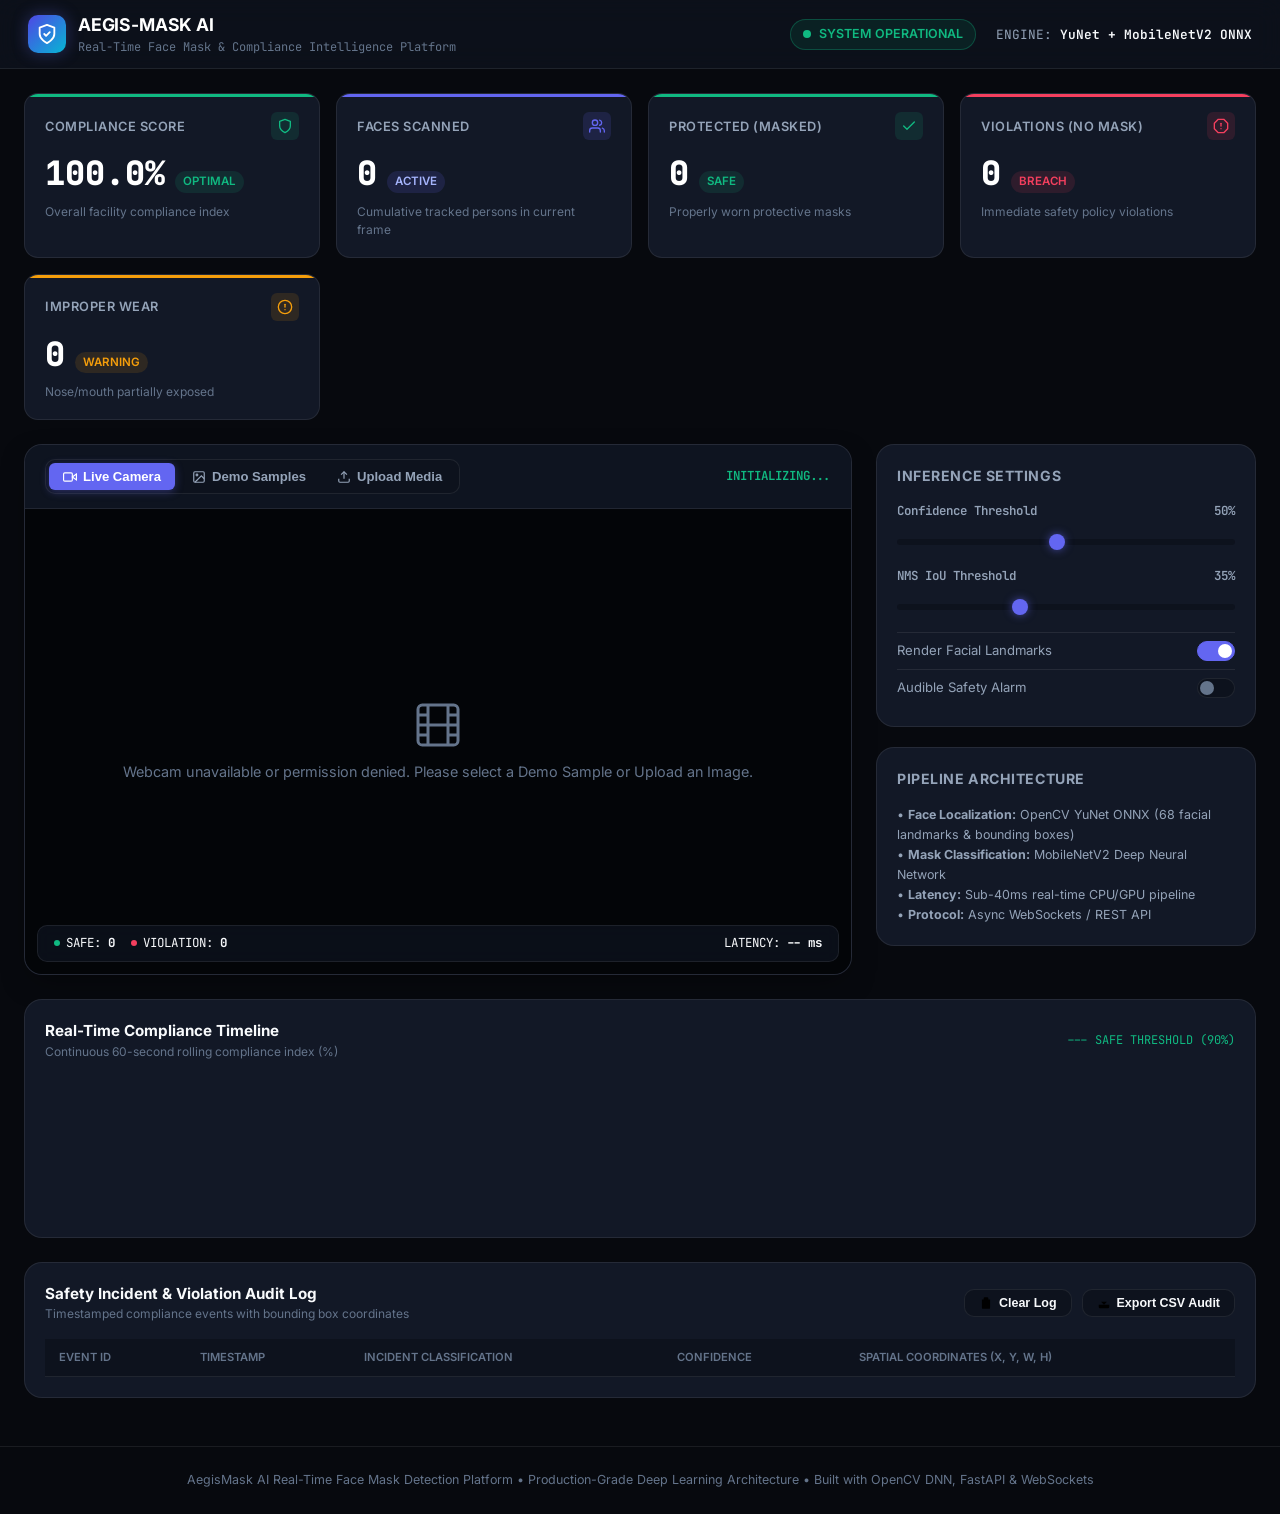
==== static/index.html @ 0343a6dd "feat: AegisMask AI - full web platform with FastAPI, WebSocket stream, dashboard UI, tests, Dockerfi" ====
<!DOCTYPE html>
<html lang="en">
<head>
  <meta charset="UTF-8">
  <meta name="viewport" content="width=device-width, initial-scale=1.0">
  <title>AegisMask AI - Real-Time Face Mask & Compliance Intelligence Platform</title>
  <link rel="stylesheet" href="/static/css/dashboard.css">
  <link rel="preconnect" href="https://fonts.googleapis.com">
  <link rel="preconnect" href="https://fonts.gstatic.com" crossorigin>
  <link href="https://fonts.googleapis.com/css2?family=Inter:wght@400;500;600;700;800&family=JetBrains+Mono:wght@400;500;600;700&display=swap" rel="stylesheet">
</head>
<body>

  <!-- Top Navigation Header -->
  <header class="navbar">
    <div class="nav-brand">
      <div class="brand-icon">
        <svg viewBox="0 0 24 24">
          <path d="M12 22s8-4 8-10V5l-8-3-8 3v7c0 6 8 10 8 10z"></path>
          <path d="M9 12l2 2 4-4"></path>
        </svg>
      </div>
      <div class="brand-info">
        <h1>AEGIS-MASK AI</h1>
        <p>Real-Time Face Mask & Compliance Intelligence Platform</p>
      </div>
    </div>

    <div class="nav-status">
      <div class="status-badge">
        <div class="pulse-dot"></div>
        <span>SYSTEM OPERATIONAL</span>
      </div>
      <div class="nav-telemetry">
        <div class="telemetry-item">ENGINE: <span id="active-model-name">YuNet + MobileNetV2 ONNX</span></div>
      </div>
    </div>
  </header>

  <main class="main-container">

    <!-- KPI Metrics Grid -->
    <section class="kpi-grid">
      <!-- Overall Compliance Score -->
      <div class="kpi-card kpi-safe">
        <div class="kpi-header">
          <span class="kpi-title">Compliance Score</span>
          <div class="kpi-icon">
            <svg viewBox="0 0 24 24"><path d="M12 22s8-4 8-10V5l-8-3-8 3v7c0 6 8 10 8 10z"></path></svg>
          </div>
        </div>
        <div class="kpi-value-row">
          <div class="kpi-value" id="kpi-compliance">100.0%</div>
          <span class="kpi-badge" id="kpi-compliance-badge">OPTIMAL</span>
        </div>
        <p class="kpi-subtext">Overall facility compliance index</p>
      </div>

      <!-- Total Faces Monitored -->
      <div class="kpi-card kpi-neutral">
        <div class="kpi-header">
          <span class="kpi-title">Faces Scanned</span>
          <div class="kpi-icon">
            <svg viewBox="0 0 24 24"><path d="M17 21v-2a4 4 0 0 0-4-4H5a4 4 0 0 0-4 4v2"></path><circle cx="9" cy="7" r="4"></circle><path d="M23 21v-2a4 4 0 0 0-3-3.87"></path><path d="M16 3.13a4 4 0 0 1 0 7.75"></path></svg>
          </div>
        </div>
        <div class="kpi-value-row">
          <div class="kpi-value" id="kpi-total">0</div>
          <span class="kpi-badge">ACTIVE</span>
        </div>
        <p class="kpi-subtext">Cumulative tracked persons in current frame</p>
      </div>

      <!-- Protected (With Mask) -->
      <div class="kpi-card kpi-safe">
        <div class="kpi-header">
          <span class="kpi-title">Protected (Masked)</span>
          <div class="kpi-icon">
            <svg viewBox="0 0 24 24"><polyline points="20 6 9 17 4 12"></polyline></svg>
          </div>
        </div>
        <div class="kpi-value-row">
          <div class="kpi-value" id="kpi-safe">0</div>
          <span class="kpi-badge">SAFE</span>
        </div>
        <p class="kpi-subtext">Properly worn protective masks</p>
      </div>

      <!-- Violations (Without Mask) -->
      <div class="kpi-card kpi-danger">
        <div class="kpi-header">
          <span class="kpi-title">Violations (No Mask)</span>
          <div class="kpi-icon">
            <svg viewBox="0 0 24 24"><polygon points="7.86 2 16.14 2 22 7.86 22 16.14 16.14 22 7.86 22 2 16.14 2 7.86 7.86 2"></polygon><line x1="12" y1="8" x2="12" y2="12"></line><line x1="12" y1="16" x2="12.01" y2="16"></line></svg>
          </div>
        </div>
        <div class="kpi-value-row">
          <div class="kpi-value" id="kpi-danger">0</div>
          <span class="kpi-badge">BREACH</span>
        </div>
        <p class="kpi-subtext">Immediate safety policy violations</p>
      </div>

      <!-- Improper Mask Position -->
      <div class="kpi-card kpi-warn">
        <div class="kpi-header">
          <span class="kpi-title">Improper Wear</span>
          <div class="kpi-icon">
            <svg viewBox="0 0 24 24"><circle cx="12" cy="12" r="10"></circle><line x1="12" y1="8" x2="12" y2="12"></line><line x1="12" y1="16" x2="12.01" y2="16"></line></svg>
          </div>
        </div>
        <div class="kpi-value-row">
          <div class="kpi-value" id="kpi-warn">0</div>
          <span class="kpi-badge">WARNING</span>
        </div>
        <p class="kpi-subtext">Nose/mouth partially exposed</p>
      </div>
    </section>

    <!-- Main Workspace Area -->
    <div class="workspace-grid">

      <!-- Left Column: Video Monitor & Visual Stream -->
      <div class="monitor-card">
        <div class="monitor-header">
          <div class="source-tabs">
            <button class="source-tab active" id="tab-webcam">
              <svg viewBox="0 0 24 24"><path d="M23 7l-7 5 7 5V7z"></path><rect x="1" y="5" width="15" height="14" rx="2" ry="2"></rect></svg>
              Live Camera
            </button>
            <button class="source-tab" id="tab-samples">
              <svg viewBox="0 0 24 24"><rect x="3" y="3" width="18" height="18" rx="2" ry="2"></rect><circle cx="8.5" cy="8.5" r="1.5"></circle><polyline points="21 15 16 10 5 21"></polyline></svg>
              Demo Samples
            </button>
            <button class="source-tab" id="tab-upload">
              <svg viewBox="0 0 24 24"><path d="M21 15v4a2 2 0 0 1-2 2H5a2 2 0 0 1-2-2v-4"></path><polyline points="17 8 12 3 7 8"></polyline><line x1="12" y1="3" x2="12" y2="15"></line></svg>
              Upload Media
            </button>
          </div>

          <div class="monitor-actions">
            <span id="hud-status" style="font-family: var(--font-mono); font-size: 0.78rem; font-weight: 600; color: var(--color-safe);">
              INITIALIZING...
            </span>
          </div>
        </div>

        <!-- Video Stage -->
        <div class="monitor-stage">
          <div class="alarm-flash" id="alarm-flash"></div>
          <img id="monitor-img" src="" alt="Detection Stream" style="display: none;">
          <div class="monitor-placeholder" id="monitor-placeholder">
            <svg viewBox="0 0 24 24"><rect x="2" y="2" width="20" height="20" rx="2.18" ry="2.18"></rect><line x1="7" y1="2" x2="7" y2="22"></line><line x1="17" y1="2" x2="17" y2="22"></line><line x1="2" y1="12" x2="22" y2="12"></line><line x1="2" y1="7" x2="7" y2="7"></line><line x1="2" y1="17" x2="7" y2="17"></line><line x1="17" y1="17" x2="22" y2="17"></line><line x1="17" y1="7" x2="22" y2="7"></line></svg>
            <p>Initializing video feed...</p>
          </div>

          <!-- Bottom Floating HUD -->
          <div class="hud-overlay">
            <div class="hud-group">
              <div class="hud-item">
                <span class="dot dot-safe"></span>
                <span>SAFE: <b id="hud-safe">0</b></span>
              </div>
              <div class="hud-item">
                <span class="dot dot-danger"></span>
                <span>VIOLATION: <b id="hud-danger">0</b></span>
              </div>
            </div>
            <div class="hud-group">
              <div class="hud-item">
                <span>LATENCY: <b id="hud-latency">-- ms</b></span>
              </div>
            </div>
          </div>
        </div>
      </div>

      <!-- Right Column: Control Panels & Pickers -->
      <aside class="side-panel">

        <!-- Pre-Packaged Demo Samples Panel -->
        <div class="panel-card" id="sample-panel" style="display: none;">
          <div class="panel-title">
            <span>Evaluation Samples</span>
          </div>
          <div class="sample-list" id="sample-list">
            <!-- Dynamically populated -->
          </div>
        </div>

        <!-- Drag & Drop Upload Panel -->
        <div class="panel-card" id="upload-panel" style="display: none;">
          <div class="panel-title">
            <span>File Inference</span>
          </div>
          <div class="dropzone" id="dropzone">
            <svg viewBox="0 0 24 24"><path d="M21 15v4a2 2 0 0 1-2 2H5a2 2 0 0 1-2-2v-4"></path><polyline points="17 8 12 3 7 8"></polyline><line x1="12" y1="3" x2="12" y2="15"></line></svg>
            <span><strong>Click to browse</strong> or drag & drop</span>
            <small>Supports JPG, PNG, WEBP, MP4</small>
            <input type="file" id="file-input" accept="image/*,video/*" style="display: none;">
          </div>
        </div>

        <!-- Real-Time AI Controls Panel -->
        <div class="panel-card" id="controls-panel">
          <div class="panel-title">
            <span>Inference Settings</span>
          </div>

          <!-- Confidence Threshold -->
          <div class="control-group">
            <div class="control-label">
              <span>Confidence Threshold</span>
              <span id="conf-value">50%</span>
            </div>
            <input type="range" class="slider-input" id="conf-slider" min="0.1" max="0.95" step="0.05" value="0.5">
          </div>

          <!-- NMS IoU Threshold -->
          <div class="control-group">
            <div class="control-label">
              <span>NMS IoU Threshold</span>
              <span id="nms-value">35%</span>
            </div>
            <input type="range" class="slider-input" id="nms-slider" min="0.1" max="0.8" step="0.05" value="0.35">
          </div>

          <!-- Facial Landmarks Toggle -->
          <div class="toggle-row">
            <span>Render Facial Landmarks</span>
            <label class="switch">
              <input type="checkbox" id="toggle-landmarks" checked>
              <span class="slider-toggle"></span>
            </label>
          </div>

          <!-- Audible Violation Alarm Toggle -->
          <div class="toggle-row">
            <span>Audible Safety Alarm</span>
            <label class="switch">
              <input type="checkbox" id="toggle-audio">
              <span class="slider-toggle"></span>
            </label>
          </div>
        </div>

        <!-- Architecture Summary Card -->
        <div class="panel-card">
          <div class="panel-title">
            <span>Pipeline Architecture</span>
          </div>
          <div style="font-size: 0.78rem; color: var(--text-secondary); line-height: 1.6;">
            <p>• <b>Face Localization:</b> OpenCV YuNet ONNX (68 facial landmarks & bounding boxes)</p>
            <p>• <b>Mask Classification:</b> MobileNetV2 Deep Neural Network</p>
            <p>• <b>Latency:</b> Sub-40ms real-time CPU/GPU pipeline</p>
            <p>• <b>Protocol:</b> Async WebSockets / REST API</p>
          </div>
        </div>
      </aside>
    </div>

    <!-- Rolling Compliance Timeline Chart -->
    <section class="chart-card">
      <div class="chart-header">
        <div>
          <h3 style="font-size: 0.95rem; font-weight: 700;">Real-Time Compliance Timeline</h3>
          <p style="font-size: 0.75rem; color: var(--text-muted);">Continuous 60-second rolling compliance index (%)</p>
        </div>
        <div style="font-family: var(--font-mono); font-size: 0.75rem; color: var(--color-safe);">
          --- SAFE THRESHOLD (90%)
        </div>
      </div>
      <canvas id="timeline-chart" class="chart-canvas"></canvas>
    </section>

    <!-- Incident Audit Log & Evidence Table -->
    <section class="table-card">
      <div class="table-header-row">
        <div>
          <h3 style="font-size: 0.95rem; font-weight: 700;">Safety Incident & Violation Audit Log</h3>
          <p style="font-size: 0.75rem; color: var(--text-muted);">Timestamped compliance events with bounding box coordinates</p>
        </div>
        <div style="display: flex; gap: 10px;">
          <button class="btn-secondary" id="btn-clear-log">
            <svg style="width: 14px; height: 14px;" viewBox="0 0 24 24"><polyline points="3 6 5 6 21 6"></polyline><path d="M19 6v14a2 2 0 0 1-2 2H7a2 2 0 0 1-2-2V6m3 0V4a2 2 0 0 1 2-2h4a2 2 0 0 1 2 2v2"></path></svg>
            Clear Log
          </button>
          <button class="btn-secondary" id="btn-export-log">
            <svg style="width: 14px; height: 14px;" viewBox="0 0 24 24"><path d="M21 15v4a2 2 0 0 1-2 2H5a2 2 0 0 1-2-2v-4"></path><polyline points="7 10 12 15 17 10"></polyline><line x1="12" y1="15" x2="12" y2="3"></line></svg>
            Export CSV Audit
          </button>
        </div>
      </div>

      <div class="table-wrapper">
        <table class="incident-table">
          <thead>
            <tr>
              <th>Event ID</th>
              <th>Timestamp</th>
              <th>Incident Classification</th>
              <th>Confidence</th>
              <th>Spatial Coordinates (x, y, w, h)</th>
            </tr>
          </thead>
          <tbody id="incident-tbody">
            <!-- Dynamically populated -->
          </tbody>
        </table>
      </div>
    </section>

  </main>

  <footer class="footer">
    AegisMask AI Real-Time Face Mask Detection Platform • Production-Grade Deep Learning Architecture • Built with OpenCV DNN, FastAPI & WebSockets
  </footer>

  <script src="/static/js/dashboard.js"></script>
</body>
</html>
---- static/css/dashboard.css ----
/* ==========================================================================
   AegisMask AI - Enterprise Compliance & Real-Time Monitoring Dashboard
   Design Philosophy: Mission-Critical Security Operations Center (SOC)
   Color System: Deep Slate Obsidian + Emerald Safe + Crimson Violation + Amber Warn
   ========================================================================== */

:root {
  --bg-primary: #07090e;
  --bg-secondary: #0d121d;
  --bg-card: #121826;
  --bg-card-hover: #172033;
  --border-subtle: rgba(255, 255, 255, 0.08);
  --border-focus: rgba(99, 102, 241, 0.5);

  --text-primary: #f8fafc;
  --text-secondary: #94a3b8;
  --text-muted: #64748b;

  --color-safe: #10b981;
  --color-safe-glow: rgba(16, 185, 129, 0.25);
  --color-safe-bg: rgba(16, 185, 129, 0.12);

  --color-danger: #f43f5e;
  --color-danger-glow: rgba(244, 63, 94, 0.25);
  --color-danger-bg: rgba(244, 63, 94, 0.12);

  --color-warn: #f59e0b;
  --color-warn-glow: rgba(245, 158, 11, 0.25);
  --color-warn-bg: rgba(245, 158, 11, 0.12);

  --color-accent: #6366f1;
  --color-accent-hover: #4f46e5;

  --radius-sm: 6px;
  --radius-md: 10px;
  --radius-lg: 14px;
  --radius-xl: 18px;

  --font-sans: -apple-system, BlinkMacSystemFont, "Inter", "Segoe UI", Roboto, Helvetica, Arial, sans-serif;
  --font-mono: "JetBrains Mono", "SF Mono", Consolas, Menlo, monospace;
}

*, *::before, *::after {
  box-sizing: border-box;
  margin: 0;
  padding: 0;
}

body {
  background-color: var(--bg-primary);
  color: var(--text-primary);
  font-family: var(--font-sans);
  line-height: 1.5;
  min-height: 100vh;
  -webkit-font-smoothing: antialiased;
  -moz-osx-font-smoothing: grayscale;
  overflow-x: hidden;
}

/* ----------------- Top Navigation Bar ----------------- */
.navbar {
  display: flex;
  align-items: center;
  justify-content: space-between;
  padding: 12px 28px;
  background-color: rgba(13, 18, 29, 0.85);
  backdrop-filter: blur(12px);
  border-bottom: 1px solid var(--border-subtle);
  position: sticky;
  top: 0;
  z-index: 100;
}

.nav-brand {
  display: flex;
  align-items: center;
  gap: 12px;
}

.brand-icon {
  width: 38px;
  height: 38px;
  background: linear-gradient(135deg, #4f46e5 0%, #06b6d4 100%);
  border-radius: var(--radius-md);
  display: flex;
  align-items: center;
  justify-content: center;
  box-shadow: 0 0 16px rgba(99, 102, 241, 0.35);
}

.brand-icon svg {
  width: 22px;
  height: 22px;
  fill: none;
  stroke: #ffffff;
  stroke-width: 2;
  stroke-linecap: round;
  stroke-linejoin: round;
}

.brand-info h1 {
  font-size: 1.1rem;
  font-weight: 700;
  letter-spacing: -0.01em;
  color: #ffffff;
}

.brand-info p {
  font-size: 0.75rem;
  color: var(--text-muted);
  font-family: var(--font-mono);
}

.nav-status {
  display: flex;
  align-items: center;
  gap: 20px;
}

.status-badge {
  display: flex;
  align-items: center;
  gap: 8px;
  padding: 5px 12px;
  background-color: rgba(16, 185, 129, 0.1);
  border: 1px solid rgba(16, 185, 129, 0.3);
  border-radius: 9999px;
  font-size: 0.78rem;
  font-weight: 600;
  color: var(--color-safe);
}

.pulse-dot {
  width: 8px;
  height: 8px;
  background-color: var(--color-safe);
  border-radius: 50%;
  box-shadow: 0 0 0 0 rgba(16, 185, 129, 0.7);
  animation: pulse 2s infinite;
}

@keyframes pulse {
  0% { box-shadow: 0 0 0 0 rgba(16, 185, 129, 0.7); }
  70% { box-shadow: 0 0 0 8px rgba(16, 185, 129, 0); }
  100% { box-shadow: 0 0 0 0 rgba(16, 185, 129, 0); }
}

.nav-telemetry {
  display: flex;
  align-items: center;
  gap: 16px;
  font-family: var(--font-mono);
  font-size: 0.8rem;
  color: var(--text-secondary);
}

.telemetry-item span {
  color: var(--text-primary);
  font-weight: 600;
}

/* ----------------- Layout Grid ----------------- */
.main-container {
  max-width: 1600px;
  margin: 0 auto;
  padding: 24px;
  display: flex;
  flex-direction: column;
  gap: 24px;
}

/* ----------------- KPI Cards Row ----------------- */
.kpi-grid {
  display: grid;
  grid-template-columns: repeat(auto-fit, minmax(240px, 1fr));
  gap: 16px;
}

.kpi-card {
  background-color: var(--bg-card);
  border: 1px solid var(--border-subtle);
  border-radius: var(--radius-lg);
  padding: 18px 20px;
  position: relative;
  overflow: hidden;
  transition: transform 0.2s ease, border-color 0.2s ease;
}

.kpi-card:hover {
  transform: translateY(-2px);
  border-color: rgba(255, 255, 255, 0.15);
}

.kpi-card::before {
  content: "";
  position: absolute;
  top: 0;
  left: 0;
  right: 0;
  height: 3px;
  background: transparent;
}

.kpi-card.kpi-safe::before { background: var(--color-safe); }
.kpi-card.kpi-danger::before { background: var(--color-danger); }
.kpi-card.kpi-warn::before { background: var(--color-warn); }
.kpi-card.kpi-neutral::before { background: var(--color-accent); }

.kpi-header {
  display: flex;
  align-items: center;
  justify-content: space-between;
  margin-bottom: 8px;
}

.kpi-title {
  font-size: 0.8rem;
  font-weight: 600;
  color: var(--text-secondary);
  text-transform: uppercase;
  letter-spacing: 0.04em;
}

.kpi-icon {
  width: 28px;
  height: 28px;
  border-radius: var(--radius-sm);
  display: flex;
  align-items: center;
  justify-content: center;
}

.kpi-safe .kpi-icon { background: var(--color-safe-bg); color: var(--color-safe); }
.kpi-danger .kpi-icon { background: var(--color-danger-bg); color: var(--color-danger); }
.kpi-warn .kpi-icon { background: var(--color-warn-bg); color: var(--color-warn); }
.kpi-neutral .kpi-icon { background: rgba(99, 102, 241, 0.15); color: var(--color-accent); }

.kpi-icon svg {
  width: 16px;
  height: 16px;
  stroke: currentColor;
  fill: none;
  stroke-width: 2;
  stroke-linecap: round;
  stroke-linejoin: round;
}

.kpi-value-row {
  display: flex;
  align-items: baseline;
  gap: 10px;
}

.kpi-value {
  font-size: 2.1rem;
  font-weight: 800;
  font-family: var(--font-mono);
  color: #ffffff;
}

.kpi-badge {
  font-size: 0.72rem;
  font-weight: 600;
  padding: 2px 8px;
  border-radius: 9999px;
  text-transform: uppercase;
}

.kpi-safe .kpi-badge { background: var(--color-safe-bg); color: var(--color-safe); }
.kpi-danger .kpi-badge { background: var(--color-danger-bg); color: var(--color-danger); }
.kpi-warn .kpi-badge { background: var(--color-warn-bg); color: var(--color-warn); }
.kpi-neutral .kpi-badge { background: rgba(99, 102, 241, 0.15); color: #a5b4fc; }

.kpi-subtext {
  font-size: 0.75rem;
  color: var(--text-muted);
  margin-top: 4px;
}

/* ----------------- Workspace Grid: Monitor & Side Controls ----------------- */
.workspace-grid {
  display: grid;
  grid-template-columns: 1fr 380px;
  gap: 24px;
  align-items: start;
}

@media (max-width: 1200px) {
  .workspace-grid {
    grid-template-columns: 1fr;
  }
}

/* ----------------- Video Monitor Viewport ----------------- */
.monitor-card {
  background-color: var(--bg-card);
  border: 1px solid var(--border-subtle);
  border-radius: var(--radius-xl);
  overflow: hidden;
  box-shadow: 0 10px 30px -10px rgba(0, 0, 0, 0.5);
}

.monitor-header {
  display: flex;
  align-items: center;
  justify-content: space-between;
  padding: 14px 20px;
  background-color: rgba(13, 18, 29, 0.6);
  border-bottom: 1px solid var(--border-subtle);
}

.source-tabs {
  display: flex;
  background-color: var(--bg-secondary);
  border: 1px solid var(--border-subtle);
  border-radius: var(--radius-md);
  padding: 3px;
  gap: 3px;
}

.source-tab {
  padding: 6px 14px;
  background: transparent;
  border: none;
  border-radius: var(--radius-sm);
  color: var(--text-secondary);
  font-size: 0.82rem;
  font-weight: 600;
  cursor: pointer;
  display: flex;
  align-items: center;
  gap: 6px;
  transition: all 0.2s ease;
}

.source-tab svg {
  width: 14px;
  height: 14px;
  stroke: currentColor;
  fill: none;
  stroke-width: 2;
}

.source-tab:hover {
  color: #ffffff;
}

.source-tab.active {
  background-color: var(--color-accent);
  color: #ffffff;
  box-shadow: 0 2px 8px rgba(99, 102, 241, 0.35);
}

.monitor-actions {
  display: flex;
  align-items: center;
  gap: 10px;
}

.btn-icon {
  background-color: var(--bg-secondary);
  border: 1px solid var(--border-subtle);
  color: var(--text-secondary);
  width: 34px;
  height: 34px;
  border-radius: var(--radius-md);
  display: flex;
  align-items: center;
  justify-content: center;
  cursor: pointer;
  transition: all 0.2s ease;
}

.btn-icon:hover {
  background-color: var(--bg-card-hover);
  color: #ffffff;
  border-color: rgba(255, 255, 255, 0.2);
}

.btn-icon.active {
  color: var(--color-safe);
  border-color: var(--color-safe);
}

.btn-icon svg {
  width: 16px;
  height: 16px;
  stroke: currentColor;
  fill: none;
  stroke-width: 2;
}

/* Video Stage Area */
.monitor-stage {
  position: relative;
  width: 100%;
  aspect-ratio: 16 / 9;
  background-color: #030508;
  display: flex;
  align-items: center;
  justify-content: center;
  overflow: hidden;
}

.monitor-stage img,
.monitor-stage video,
.monitor-stage canvas {
  width: 100%;
  height: 100%;
  object-fit: contain;
  display: block;
}

.monitor-placeholder {
  display: flex;
  flex-direction: column;
  align-items: center;
  justify-content: center;
  gap: 12px;
  color: var(--text-muted);
}

.monitor-placeholder svg {
  width: 48px;
  height: 48px;
  stroke: currentColor;
  fill: none;
  stroke-width: 1.5;
}

.monitor-placeholder p {
  font-size: 0.9rem;
}

/* Violation Alarm Overlay Flash */
.alarm-flash {
  position: absolute;
  inset: 0;
  border: 4px solid var(--color-danger);
  box-shadow: inset 0 0 30px rgba(244, 63, 94, 0.4);
  pointer-events: none;
  opacity: 0;
  transition: opacity 0.3s ease;
}

.alarm-flash.active {
  opacity: 1;
  animation: blinkBorder 0.8s infinite alternate;
}

@keyframes blinkBorder {
  0% { opacity: 0.3; }
  100% { opacity: 1; }
}

/* Floating Live HUD Bar */
.hud-overlay {
  position: absolute;
  bottom: 12px;
  left: 12px;
  right: 12px;
  background-color: rgba(13, 18, 29, 0.8);
  backdrop-filter: blur(8px);
  border: 1px solid var(--border-subtle);
  border-radius: var(--radius-md);
  padding: 8px 16px;
  display: flex;
  align-items: center;
  justify-content: space-between;
  font-family: var(--font-mono);
  font-size: 0.78rem;
}

.hud-group {
  display: flex;
  align-items: center;
  gap: 16px;
}

.hud-item {
  display: flex;
  align-items: center;
  gap: 6px;
}

.hud-item .dot {
  width: 6px;
  height: 6px;
  border-radius: 50%;
}

.dot-safe { background-color: var(--color-safe); }
.dot-danger { background-color: var(--color-danger); }
.dot-warn { background-color: var(--color-warn); }

/* ----------------- Side Panel ----------------- */
.side-panel {
  display: flex;
  flex-direction: column;
  gap: 20px;
}

.panel-card {
  background-color: var(--bg-card);
  border: 1px solid var(--border-subtle);
  border-radius: var(--radius-xl);
  padding: 20px;
}

.panel-title {
  font-size: 0.88rem;
  font-weight: 700;
  text-transform: uppercase;
  letter-spacing: 0.04em;
  color: var(--text-secondary);
  margin-bottom: 16px;
  display: flex;
  align-items: center;
  justify-content: space-between;
}

/* Sample Quick Picker */
.sample-list {
  display: flex;
  flex-direction: column;
  gap: 10px;
}

.sample-btn {
  display: flex;
  align-items: center;
  gap: 12px;
  padding: 10px 14px;
  background-color: var(--bg-secondary);
  border: 1px solid var(--border-subtle);
  border-radius: var(--radius-md);
  color: var(--text-primary);
  text-align: left;
  cursor: pointer;
  transition: all 0.2s ease;
}

.sample-btn:hover {
  background-color: var(--bg-card-hover);
  border-color: rgba(99, 102, 241, 0.4);
}

.sample-btn.active {
  border-color: var(--color-accent);
  background-color: rgba(99, 102, 241, 0.12);
}

.sample-badge {
  font-size: 0.68rem;
  font-weight: 700;
  padding: 3px 6px;
  border-radius: var(--radius-sm);
  text-transform: uppercase;
  flex-shrink: 0;
}

.sample-badge.mask { background: var(--color-safe-bg); color: var(--color-safe); }
.sample-badge.nomask { background: var(--color-danger-bg); color: var(--color-danger); }

.sample-details h4 {
  font-size: 0.82rem;
  font-weight: 600;
}

.sample-details p {
  font-size: 0.72rem;
  color: var(--text-muted);
}

/* File Upload Drop Zone */
.dropzone {
  border: 2px dashed rgba(255, 255, 255, 0.15);
  border-radius: var(--radius-lg);
  padding: 28px 16px;
  text-align: center;
  cursor: pointer;
  background-color: var(--bg-secondary);
  transition: all 0.2s ease;
  display: flex;
  flex-direction: column;
  align-items: center;
  gap: 8px;
}

.dropzone:hover, .dropzone.dragover {
  border-color: var(--color-accent);
  background-color: rgba(99, 102, 241, 0.08);
}

.dropzone svg {
  width: 32px;
  height: 32px;
  stroke: var(--text-secondary);
  fill: none;
  stroke-width: 1.5;
}

.dropzone span {
  font-size: 0.82rem;
  color: var(--text-secondary);
}

.dropzone strong {
  color: var(--color-accent);
}

.dropzone small {
  font-size: 0.7rem;
  color: var(--text-muted);
}

/* Controls & Sliders */
.control-group {
  margin-bottom: 16px;
}

.control-label {
  display: flex;
  justify-content: space-between;
  font-size: 0.78rem;
  font-weight: 600;
  color: var(--text-secondary);
  margin-bottom: 6px;
  font-family: var(--font-mono);
}

.slider-input {
  width: 100%;
  height: 6px;
  background: var(--bg-secondary);
  border-radius: 9999px;
  outline: none;
  appearance: none;
  -webkit-appearance: none;
  cursor: pointer;
}

.slider-input::-webkit-slider-thumb {
  -webkit-appearance: none;
  width: 16px;
  height: 16px;
  border-radius: 50%;
  background: var(--color-accent);
  box-shadow: 0 0 8px rgba(99, 102, 241, 0.6);
  cursor: pointer;
}

.toggle-row {
  display: flex;
  align-items: center;
  justify-content: space-between;
  padding: 8px 0;
  border-top: 1px solid var(--border-subtle);
  font-size: 0.82rem;
  color: var(--text-secondary);
}

.switch {
  position: relative;
  display: inline-block;
  width: 38px;
  height: 20px;
}

.switch input {
  opacity: 0;
  width: 0;
  height: 0;
}

.slider-toggle {
  position: absolute;
  cursor: pointer;
  inset: 0;
  background-color: var(--bg-secondary);
  border: 1px solid var(--border-subtle);
  border-radius: 9999px;
  transition: 0.3s;
}

.slider-toggle::before {
  position: absolute;
  content: "";
  height: 14px;
  width: 14px;
  left: 2px;
  bottom: 2px;
  background-color: var(--text-muted);
  border-radius: 50%;
  transition: 0.3s;
}

input:checked + .slider-toggle {
  background-color: var(--color-accent);
  border-color: var(--color-accent);
}

input:checked + .slider-toggle::before {
  transform: translateX(18px);
  background-color: #ffffff;
}

/* ----------------- Compliance Timeline Chart ----------------- */
.chart-card {
  background-color: var(--bg-card);
  border: 1px solid var(--border-subtle);
  border-radius: var(--radius-xl);
  padding: 20px;
}

.chart-header {
  display: flex;
  align-items: center;
  justify-content: space-between;
  margin-bottom: 16px;
}

.chart-canvas {
  width: 100%;
  height: 140px;
  display: block;
}

/* ----------------- Incident Audit Table ----------------- */
.table-card {
  background-color: var(--bg-card);
  border: 1px solid var(--border-subtle);
  border-radius: var(--radius-xl);
  padding: 20px;
  overflow: hidden;
}

.table-header-row {
  display: flex;
  align-items: center;
  justify-content: space-between;
  margin-bottom: 16px;
}

.btn-secondary {
  background-color: var(--bg-secondary);
  border: 1px solid var(--border-subtle);
  color: var(--text-primary);
  padding: 6px 14px;
  border-radius: var(--radius-md);
  font-size: 0.78rem;
  font-weight: 600;
  cursor: pointer;
  display: flex;
  align-items: center;
  gap: 6px;
  transition: all 0.2s ease;
}

.btn-secondary:hover {
  background-color: var(--bg-card-hover);
  border-color: rgba(255, 255, 255, 0.2);
}

.table-wrapper {
  max-height: 280px;
  overflow-y: auto;
}

table.incident-table {
  width: 100%;
  border-collapse: collapse;
  font-size: 0.8rem;
  text-align: left;
}

table.incident-table th {
  background-color: var(--bg-secondary);
  color: var(--text-muted);
  font-weight: 600;
  text-transform: uppercase;
  font-size: 0.7rem;
  padding: 10px 14px;
  border-bottom: 1px solid var(--border-subtle);
}

table.incident-table td {
  padding: 10px 14px;
  border-bottom: 1px solid var(--border-subtle);
  font-family: var(--font-mono);
  color: var(--text-secondary);
}

.badge-tag {
  display: inline-flex;
  align-items: center;
  gap: 4px;
  padding: 2px 8px;
  border-radius: 9999px;
  font-size: 0.72rem;
  font-weight: 600;
  text-transform: uppercase;
}

.badge-tag.violation { background: var(--color-danger-bg); color: var(--color-danger); }
.badge-tag.warning { background: var(--color-warn-bg); color: var(--color-warn); }
.badge-tag.safe { background: var(--color-safe-bg); color: var(--color-safe); }

/* ----------------- Footer ----------------- */
.footer {
  text-align: center;
  padding: 24px;
  color: var(--text-muted);
  font-size: 0.78rem;
  border-top: 1px solid var(--border-subtle);
  margin-top: 24px;
}

.footer a {
  color: var(--color-accent);
  text-decoration: none;
}
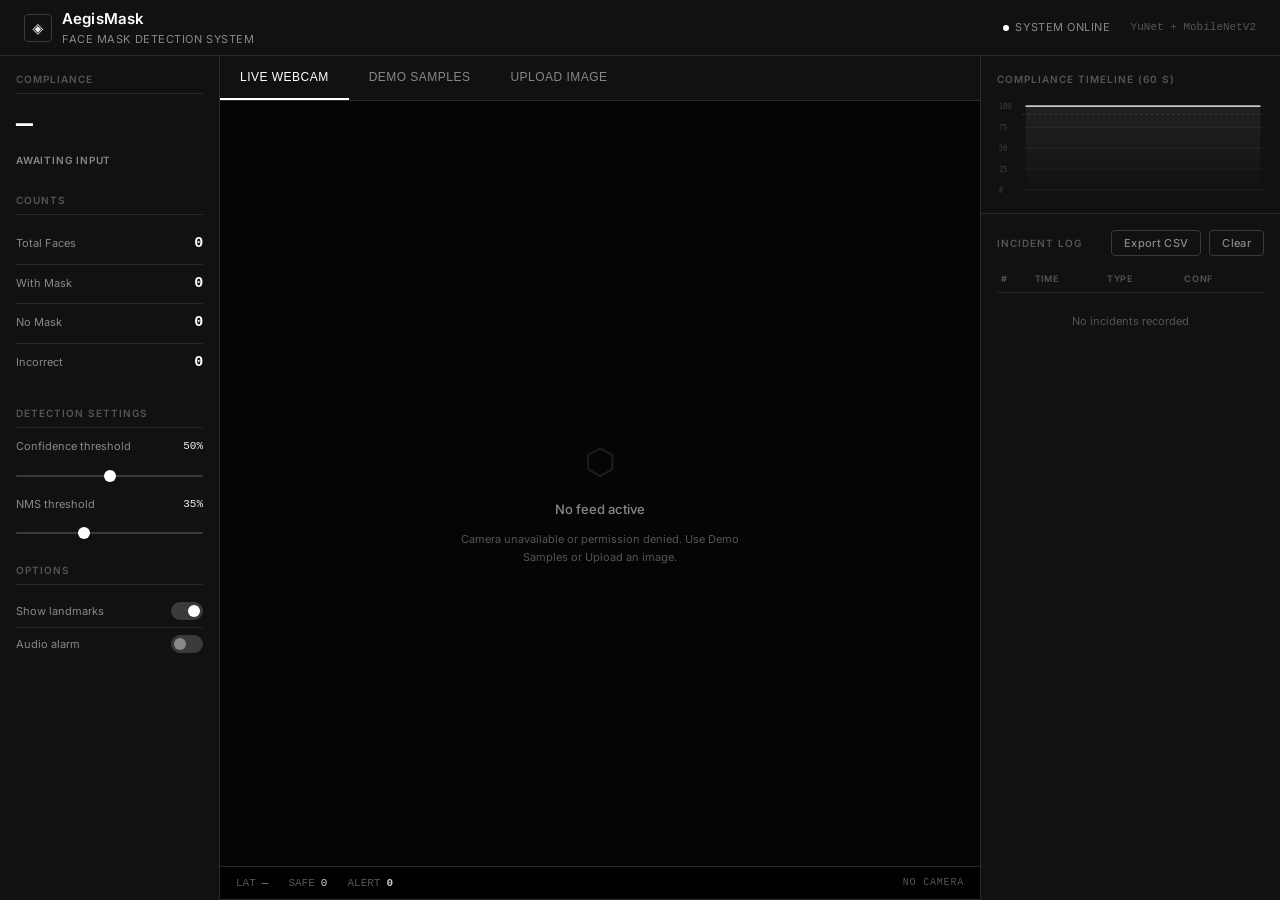
==== commit 7e32fd77: "fix: commit ONNX models, professional B&W UI redesign, graceful model-missing handling, wss fix" ====
--- a/static/index.html
+++ b/static/index.html
@@ -1,322 +1,200 @@
 <!DOCTYPE html>
 <html lang="en">
 <head>
-  <meta charset="UTF-8">
-  <meta name="viewport" content="width=device-width, initial-scale=1.0">
-  <title>AegisMask AI - Real-Time Face Mask & Compliance Intelligence Platform</title>
-  <link rel="stylesheet" href="/static/css/dashboard.css">
-  <link rel="preconnect" href="https://fonts.googleapis.com">
-  <link rel="preconnect" href="https://fonts.gstatic.com" crossorigin>
-  <link href="https://fonts.googleapis.com/css2?family=Inter:wght@400;500;600;700;800&family=JetBrains+Mono:wght@400;500;600;700&display=swap" rel="stylesheet">
+  <meta charset="UTF-8" />
+  <meta name="viewport" content="width=device-width, initial-scale=1.0" />
+  <title>AegisMask — Face Mask Detection</title>
+  <link rel="stylesheet" href="/static/css/dashboard.css" />
 </head>
 <body>
 
-  <!-- Top Navigation Header -->
-  <header class="navbar">
-    <div class="nav-brand">
-      <div class="brand-icon">
-        <svg viewBox="0 0 24 24">
-          <path d="M12 22s8-4 8-10V5l-8-3-8 3v7c0 6 8 10 8 10z"></path>
-          <path d="M9 12l2 2 4-4"></path>
-        </svg>
-      </div>
-      <div class="brand-info">
-        <h1>AEGIS-MASK AI</h1>
-        <p>Real-Time Face Mask & Compliance Intelligence Platform</p>
-      </div>
-    </div>
-
-    <div class="nav-status">
-      <div class="status-badge">
-        <div class="pulse-dot"></div>
-        <span>SYSTEM OPERATIONAL</span>
-      </div>
-      <div class="nav-telemetry">
-        <div class="telemetry-item">ENGINE: <span id="active-model-name">YuNet + MobileNetV2 ONNX</span></div>
-      </div>
+<div class="app-shell">
+
+  <!-- ======================================================== HEADER -->
+  <header class="header">
+    <div class="header-brand">
+      <div class="brand-icon">◈</div>
+      <div>
+        <h1>AegisMask</h1>
+        <div class="brand-sub">Face Mask Detection System</div>
+      </div>
+    </div>
+    <div class="header-meta">
+      <div class="status-pill">
+        <div class="status-dot"></div>
+        System Online
+      </div>
+      <div class="model-tag" id="active-model-name">YuNet + MobileNetV2</div>
     </div>
   </header>
 
-  <main class="main-container">
-
-    <!-- KPI Metrics Grid -->
-    <section class="kpi-grid">
-      <!-- Overall Compliance Score -->
-      <div class="kpi-card kpi-safe">
-        <div class="kpi-header">
-          <span class="kpi-title">Compliance Score</span>
-          <div class="kpi-icon">
-            <svg viewBox="0 0 24 24"><path d="M12 22s8-4 8-10V5l-8-3-8 3v7c0 6 8 10 8 10z"></path></svg>
-          </div>
-        </div>
-        <div class="kpi-value-row">
-          <div class="kpi-value" id="kpi-compliance">100.0%</div>
-          <span class="kpi-badge" id="kpi-compliance-badge">OPTIMAL</span>
-        </div>
-        <p class="kpi-subtext">Overall facility compliance index</p>
-      </div>
-
-      <!-- Total Faces Monitored -->
-      <div class="kpi-card kpi-neutral">
-        <div class="kpi-header">
-          <span class="kpi-title">Faces Scanned</span>
-          <div class="kpi-icon">
-            <svg viewBox="0 0 24 24"><path d="M17 21v-2a4 4 0 0 0-4-4H5a4 4 0 0 0-4 4v2"></path><circle cx="9" cy="7" r="4"></circle><path d="M23 21v-2a4 4 0 0 0-3-3.87"></path><path d="M16 3.13a4 4 0 0 1 0 7.75"></path></svg>
-          </div>
-        </div>
-        <div class="kpi-value-row">
-          <div class="kpi-value" id="kpi-total">0</div>
-          <span class="kpi-badge">ACTIVE</span>
-        </div>
-        <p class="kpi-subtext">Cumulative tracked persons in current frame</p>
-      </div>
-
-      <!-- Protected (With Mask) -->
-      <div class="kpi-card kpi-safe">
-        <div class="kpi-header">
-          <span class="kpi-title">Protected (Masked)</span>
-          <div class="kpi-icon">
-            <svg viewBox="0 0 24 24"><polyline points="20 6 9 17 4 12"></polyline></svg>
-          </div>
-        </div>
-        <div class="kpi-value-row">
-          <div class="kpi-value" id="kpi-safe">0</div>
-          <span class="kpi-badge">SAFE</span>
-        </div>
-        <p class="kpi-subtext">Properly worn protective masks</p>
-      </div>
-
-      <!-- Violations (Without Mask) -->
-      <div class="kpi-card kpi-danger">
-        <div class="kpi-header">
-          <span class="kpi-title">Violations (No Mask)</span>
-          <div class="kpi-icon">
-            <svg viewBox="0 0 24 24"><polygon points="7.86 2 16.14 2 22 7.86 22 16.14 16.14 22 7.86 22 2 16.14 2 7.86 7.86 2"></polygon><line x1="12" y1="8" x2="12" y2="12"></line><line x1="12" y1="16" x2="12.01" y2="16"></line></svg>
-          </div>
-        </div>
-        <div class="kpi-value-row">
-          <div class="kpi-value" id="kpi-danger">0</div>
-          <span class="kpi-badge">BREACH</span>
-        </div>
-        <p class="kpi-subtext">Immediate safety policy violations</p>
-      </div>
-
-      <!-- Improper Mask Position -->
-      <div class="kpi-card kpi-warn">
-        <div class="kpi-header">
-          <span class="kpi-title">Improper Wear</span>
-          <div class="kpi-icon">
-            <svg viewBox="0 0 24 24"><circle cx="12" cy="12" r="10"></circle><line x1="12" y1="8" x2="12" y2="12"></line><line x1="12" y1="16" x2="12.01" y2="16"></line></svg>
-          </div>
-        </div>
-        <div class="kpi-value-row">
-          <div class="kpi-value" id="kpi-warn">0</div>
-          <span class="kpi-badge">WARNING</span>
-        </div>
-        <p class="kpi-subtext">Nose/mouth partially exposed</p>
-      </div>
-    </section>
-
-    <!-- Main Workspace Area -->
-    <div class="workspace-grid">
-
-      <!-- Left Column: Video Monitor & Visual Stream -->
-      <div class="monitor-card">
-        <div class="monitor-header">
-          <div class="source-tabs">
-            <button class="source-tab active" id="tab-webcam">
-              <svg viewBox="0 0 24 24"><path d="M23 7l-7 5 7 5V7z"></path><rect x="1" y="5" width="15" height="14" rx="2" ry="2"></rect></svg>
-              Live Camera
-            </button>
-            <button class="source-tab" id="tab-samples">
-              <svg viewBox="0 0 24 24"><rect x="3" y="3" width="18" height="18" rx="2" ry="2"></rect><circle cx="8.5" cy="8.5" r="1.5"></circle><polyline points="21 15 16 10 5 21"></polyline></svg>
-              Demo Samples
-            </button>
-            <button class="source-tab" id="tab-upload">
-              <svg viewBox="0 0 24 24"><path d="M21 15v4a2 2 0 0 1-2 2H5a2 2 0 0 1-2-2v-4"></path><polyline points="17 8 12 3 7 8"></polyline><line x1="12" y1="3" x2="12" y2="15"></line></svg>
-              Upload Media
-            </button>
-          </div>
-
-          <div class="monitor-actions">
-            <span id="hud-status" style="font-family: var(--font-mono); font-size: 0.78rem; font-weight: 600; color: var(--color-safe);">
-              INITIALIZING...
-            </span>
-          </div>
-        </div>
-
-        <!-- Video Stage -->
-        <div class="monitor-stage">
-          <div class="alarm-flash" id="alarm-flash"></div>
-          <img id="monitor-img" src="" alt="Detection Stream" style="display: none;">
-          <div class="monitor-placeholder" id="monitor-placeholder">
-            <svg viewBox="0 0 24 24"><rect x="2" y="2" width="20" height="20" rx="2.18" ry="2.18"></rect><line x1="7" y1="2" x2="7" y2="22"></line><line x1="17" y1="2" x2="17" y2="22"></line><line x1="2" y1="12" x2="22" y2="12"></line><line x1="2" y1="7" x2="7" y2="7"></line><line x1="2" y1="17" x2="7" y2="17"></line><line x1="17" y1="17" x2="22" y2="17"></line><line x1="17" y1="7" x2="22" y2="7"></line></svg>
-            <p>Initializing video feed...</p>
-          </div>
-
-          <!-- Bottom Floating HUD -->
-          <div class="hud-overlay">
-            <div class="hud-group">
-              <div class="hud-item">
-                <span class="dot dot-safe"></span>
-                <span>SAFE: <b id="hud-safe">0</b></span>
-              </div>
-              <div class="hud-item">
-                <span class="dot dot-danger"></span>
-                <span>VIOLATION: <b id="hud-danger">0</b></span>
-              </div>
-            </div>
-            <div class="hud-group">
-              <div class="hud-item">
-                <span>LATENCY: <b id="hud-latency">-- ms</b></span>
-              </div>
-            </div>
-          </div>
-        </div>
-      </div>
-
-      <!-- Right Column: Control Panels & Pickers -->
-      <aside class="side-panel">
-
-        <!-- Pre-Packaged Demo Samples Panel -->
-        <div class="panel-card" id="sample-panel" style="display: none;">
-          <div class="panel-title">
-            <span>Evaluation Samples</span>
-          </div>
-          <div class="sample-list" id="sample-list">
-            <!-- Dynamically populated -->
-          </div>
-        </div>
-
-        <!-- Drag & Drop Upload Panel -->
-        <div class="panel-card" id="upload-panel" style="display: none;">
-          <div class="panel-title">
-            <span>File Inference</span>
-          </div>
-          <div class="dropzone" id="dropzone">
-            <svg viewBox="0 0 24 24"><path d="M21 15v4a2 2 0 0 1-2 2H5a2 2 0 0 1-2-2v-4"></path><polyline points="17 8 12 3 7 8"></polyline><line x1="12" y1="3" x2="12" y2="15"></line></svg>
-            <span><strong>Click to browse</strong> or drag & drop</span>
-            <small>Supports JPG, PNG, WEBP, MP4</small>
-            <input type="file" id="file-input" accept="image/*,video/*" style="display: none;">
-          </div>
-        </div>
-
-        <!-- Real-Time AI Controls Panel -->
-        <div class="panel-card" id="controls-panel">
-          <div class="panel-title">
-            <span>Inference Settings</span>
-          </div>
-
-          <!-- Confidence Threshold -->
-          <div class="control-group">
-            <div class="control-label">
-              <span>Confidence Threshold</span>
-              <span id="conf-value">50%</span>
-            </div>
-            <input type="range" class="slider-input" id="conf-slider" min="0.1" max="0.95" step="0.05" value="0.5">
-          </div>
-
-          <!-- NMS IoU Threshold -->
-          <div class="control-group">
-            <div class="control-label">
-              <span>NMS IoU Threshold</span>
-              <span id="nms-value">35%</span>
-            </div>
-            <input type="range" class="slider-input" id="nms-slider" min="0.1" max="0.8" step="0.05" value="0.35">
-          </div>
-
-          <!-- Facial Landmarks Toggle -->
-          <div class="toggle-row">
-            <span>Render Facial Landmarks</span>
-            <label class="switch">
-              <input type="checkbox" id="toggle-landmarks" checked>
-              <span class="slider-toggle"></span>
-            </label>
-          </div>
-
-          <!-- Audible Violation Alarm Toggle -->
-          <div class="toggle-row">
-            <span>Audible Safety Alarm</span>
-            <label class="switch">
-              <input type="checkbox" id="toggle-audio">
-              <span class="slider-toggle"></span>
-            </label>
-          </div>
-        </div>
-
-        <!-- Architecture Summary Card -->
-        <div class="panel-card">
-          <div class="panel-title">
-            <span>Pipeline Architecture</span>
-          </div>
-          <div style="font-size: 0.78rem; color: var(--text-secondary); line-height: 1.6;">
-            <p>• <b>Face Localization:</b> OpenCV YuNet ONNX (68 facial landmarks & bounding boxes)</p>
-            <p>• <b>Mask Classification:</b> MobileNetV2 Deep Neural Network</p>
-            <p>• <b>Latency:</b> Sub-40ms real-time CPU/GPU pipeline</p>
-            <p>• <b>Protocol:</b> Async WebSockets / REST API</p>
-          </div>
-        </div>
-      </aside>
-    </div>
-
-    <!-- Rolling Compliance Timeline Chart -->
-    <section class="chart-card">
-      <div class="chart-header">
-        <div>
-          <h3 style="font-size: 0.95rem; font-weight: 700;">Real-Time Compliance Timeline</h3>
-          <p style="font-size: 0.75rem; color: var(--text-muted);">Continuous 60-second rolling compliance index (%)</p>
-        </div>
-        <div style="font-family: var(--font-mono); font-size: 0.75rem; color: var(--color-safe);">
-          --- SAFE THRESHOLD (90%)
-        </div>
-      </div>
-      <canvas id="timeline-chart" class="chart-canvas"></canvas>
-    </section>
-
-    <!-- Incident Audit Log & Evidence Table -->
-    <section class="table-card">
-      <div class="table-header-row">
-        <div>
-          <h3 style="font-size: 0.95rem; font-weight: 700;">Safety Incident & Violation Audit Log</h3>
-          <p style="font-size: 0.75rem; color: var(--text-muted);">Timestamped compliance events with bounding box coordinates</p>
-        </div>
-        <div style="display: flex; gap: 10px;">
-          <button class="btn-secondary" id="btn-clear-log">
-            <svg style="width: 14px; height: 14px;" viewBox="0 0 24 24"><polyline points="3 6 5 6 21 6"></polyline><path d="M19 6v14a2 2 0 0 1-2 2H7a2 2 0 0 1-2-2V6m3 0V4a2 2 0 0 1 2-2h4a2 2 0 0 1 2 2v2"></path></svg>
-            Clear Log
-          </button>
-          <button class="btn-secondary" id="btn-export-log">
-            <svg style="width: 14px; height: 14px;" viewBox="0 0 24 24"><path d="M21 15v4a2 2 0 0 1-2 2H5a2 2 0 0 1-2-2v-4"></path><polyline points="7 10 12 15 17 10"></polyline><line x1="12" y1="15" x2="12" y2="3"></line></svg>
-            Export CSV Audit
-          </button>
-        </div>
-      </div>
-
-      <div class="table-wrapper">
-        <table class="incident-table">
+  <!-- ======================================================== SIDEBAR -->
+  <aside class="sidebar">
+
+    <div class="sidebar-section">
+      <div class="sidebar-label">Compliance</div>
+      <div>
+        <span class="compliance-pct" id="kpi-compliance">—</span>
+        <span class="compliance-status" id="kpi-compliance-badge">AWAITING INPUT</span>
+      </div>
+    </div>
+
+    <div class="sidebar-section">
+      <div class="sidebar-label">Counts</div>
+      <div class="kpi-row">
+        <span class="kpi-label">Total Faces</span>
+        <span class="kpi-value small" id="kpi-total">0</span>
+      </div>
+      <div class="kpi-row">
+        <span class="kpi-label">With Mask</span>
+        <span class="kpi-value small" id="kpi-safe">0</span>
+      </div>
+      <div class="kpi-row">
+        <span class="kpi-label">No Mask</span>
+        <span class="kpi-value small" id="kpi-danger">0</span>
+      </div>
+      <div class="kpi-row">
+        <span class="kpi-label">Incorrect</span>
+        <span class="kpi-value small" id="kpi-warn">0</span>
+      </div>
+    </div>
+
+    <div class="sidebar-section">
+      <div class="sidebar-label">Detection Settings</div>
+      <div class="control-group">
+        <div class="control-label">
+          Confidence threshold
+          <span id="conf-value">50%</span>
+        </div>
+        <input id="conf-slider" type="range" min="0.1" max="0.9" step="0.05" value="0.5" />
+      </div>
+      <div class="control-group">
+        <div class="control-label">
+          NMS threshold
+          <span id="nms-value">35%</span>
+        </div>
+        <input id="nms-slider" type="range" min="0.1" max="0.8" step="0.05" value="0.35" />
+      </div>
+    </div>
+
+    <div class="sidebar-section">
+      <div class="sidebar-label">Options</div>
+      <div class="toggle-row">
+        <span class="toggle-label">Show landmarks</span>
+        <label class="switch">
+          <input type="checkbox" id="toggle-landmarks" checked />
+          <span class="slider-track"></span>
+        </label>
+      </div>
+      <div class="toggle-row">
+        <span class="toggle-label">Audio alarm</span>
+        <label class="switch">
+          <input type="checkbox" id="toggle-audio" />
+          <span class="slider-track"></span>
+        </label>
+      </div>
+    </div>
+
+  </aside>
+
+  <!-- ======================================================== MAIN -->
+  <main class="main-panel">
+
+    <div class="mode-tabs">
+      <button class="mode-tab active" id="tab-webcam">Live Webcam</button>
+      <button class="mode-tab" id="tab-samples">Demo Samples</button>
+      <button class="mode-tab" id="tab-upload">Upload Image</button>
+    </div>
+
+    <div class="monitor-wrap">
+      <img id="monitor-img" alt="Detection output" />
+      <div id="monitor-placeholder">
+        <div class="placeholder-icon">⬡</div>
+        <h3>No feed active</h3>
+        <p>Allow camera access to begin live detection, or select a demo sample from the tab above.</p>
+      </div>
+      <div class="hud-bar">
+        <div class="hud-item">
+          <span class="hud-key">LAT</span>
+          <span class="hud-val" id="hud-latency">—</span>
+        </div>
+        <div class="hud-item">
+          <span class="hud-key">SAFE</span>
+          <span class="hud-val ok" id="hud-safe">0</span>
+        </div>
+        <div class="hud-item">
+          <span class="hud-key">ALERT</span>
+          <span class="hud-val alert" id="hud-danger">0</span>
+        </div>
+        <span id="hud-status">IDLE</span>
+      </div>
+    </div>
+
+    <!-- SAMPLE PANEL -->
+    <div class="bottom-panel">
+      <div id="sample-panel">
+        <div class="sample-grid" id="sample-list">
+          <div style="color:var(--text-dim); font-size:12px; padding:8px 0;">Loading samples…</div>
+        </div>
+      </div>
+
+      <!-- UPLOAD PANEL -->
+      <div id="upload-panel">
+        <div class="dropzone" id="dropzone">
+          <div class="dropzone-icon">↑</div>
+          <h4>Drop an image here</h4>
+          <p>JPEG / PNG / WebP · click or drag to upload</p>
+        </div>
+        <input type="file" id="file-input" accept="image/*" class="visually-hidden" />
+      </div>
+    </div>
+
+  </main>
+
+  <!-- ======================================================== ASIDE -->
+  <aside class="aside-panel">
+
+    <div class="aside-section">
+      <div class="section-title">Compliance Timeline (60 s)</div>
+      <canvas id="timeline-chart" height="110"></canvas>
+    </div>
+
+    <div class="audit-wrap">
+      <div class="audit-header">
+        <div class="section-title" style="margin-bottom:0">Incident Log</div>
+        <div class="audit-actions">
+          <button class="btn" id="btn-export-log">Export CSV</button>
+          <button class="btn" id="btn-clear-log">Clear</button>
+        </div>
+      </div>
+      <div class="audit-table-wrap">
+        <table class="audit-table">
           <thead>
             <tr>
-              <th>Event ID</th>
-              <th>Timestamp</th>
-              <th>Incident Classification</th>
-              <th>Confidence</th>
-              <th>Spatial Coordinates (x, y, w, h)</th>
+              <th>#</th>
+              <th>Time</th>
+              <th>Type</th>
+              <th>Conf</th>
             </tr>
           </thead>
           <tbody id="incident-tbody">
-            <!-- Dynamically populated -->
+            <tr>
+              <td colspan="4" style="text-align:center;padding:20px 0;color:var(--text-dim)">
+                No incidents recorded
+              </td>
+            </tr>
           </tbody>
         </table>
       </div>
-    </section>
-
-  </main>
-
-  <footer class="footer">
-    AegisMask AI Real-Time Face Mask Detection Platform • Production-Grade Deep Learning Architecture • Built with OpenCV DNN, FastAPI & WebSockets
-  </footer>
-
-  <script src="/static/js/dashboard.js"></script>
+    </div>
+
+  </aside>
+
+</div><!-- .app-shell -->
+
+<!-- Alarm border flash -->
+<div id="alarm-flash"></div>
+
+<script src="/static/js/dashboard.js"></script>
 </body>
 </html>
-
--- a/static/css/dashboard.css
+++ b/static/css/dashboard.css
@@ -1,823 +1,618 @@
-/* ==========================================================================
-   AegisMask AI - Enterprise Compliance & Real-Time Monitoring Dashboard
-   Design Philosophy: Mission-Critical Security Operations Center (SOC)
-   Color System: Deep Slate Obsidian + Emerald Safe + Crimson Violation + Amber Warn
-   ========================================================================== */
+/* =============================================================
+   AegisMask AI — Professional Dashboard
+   Palette: Black / White / Gray only. No color gimmicks.
+   Font: Inter (system-ui fallback)
+   ============================================================= */
+
+@import url('https://fonts.googleapis.com/css2?family=Inter:wght@300;400;500;600;700&display=swap');
 
 :root {
-  --bg-primary: #07090e;
-  --bg-secondary: #0d121d;
-  --bg-card: #121826;
-  --bg-card-hover: #172033;
-  --border-subtle: rgba(255, 255, 255, 0.08);
-  --border-focus: rgba(99, 102, 241, 0.5);
-
-  --text-primary: #f8fafc;
-  --text-secondary: #94a3b8;
-  --text-muted: #64748b;
-
-  --color-safe: #10b981;
-  --color-safe-glow: rgba(16, 185, 129, 0.25);
-  --color-safe-bg: rgba(16, 185, 129, 0.12);
-
-  --color-danger: #f43f5e;
-  --color-danger-glow: rgba(244, 63, 94, 0.25);
-  --color-danger-bg: rgba(244, 63, 94, 0.12);
-
-  --color-warn: #f59e0b;
-  --color-warn-glow: rgba(245, 158, 11, 0.25);
-  --color-warn-bg: rgba(245, 158, 11, 0.12);
-
-  --color-accent: #6366f1;
-  --color-accent-hover: #4f46e5;
-
-  --radius-sm: 6px;
-  --radius-md: 10px;
-  --radius-lg: 14px;
-  --radius-xl: 18px;
-
-  --font-sans: -apple-system, BlinkMacSystemFont, "Inter", "Segoe UI", Roboto, Helvetica, Arial, sans-serif;
-  --font-mono: "JetBrains Mono", "SF Mono", Consolas, Menlo, monospace;
-}
-
-*, *::before, *::after {
-  box-sizing: border-box;
-  margin: 0;
-  padding: 0;
-}
-
-body {
-  background-color: var(--bg-primary);
-  color: var(--text-primary);
-  font-family: var(--font-sans);
+  --bg:         #0a0a0a;
+  --surface:    #111111;
+  --surface-2:  #1a1a1a;
+  --border:     #2a2a2a;
+  --border-2:   #3a3a3a;
+  --text:       #f0f0f0;
+  --text-muted: #888888;
+  --text-dim:   #555555;
+  --white:      #ffffff;
+  --accent:     #ffffff;
+  --radius:     4px;
+  --mono: 'JetBrains Mono', 'Fira Mono', 'Courier New', monospace;
+}
+
+*, *::before, *::after { box-sizing: border-box; margin: 0; padding: 0; }
+
+html, body {
+  height: 100%;
+  background: var(--bg);
+  color: var(--text);
+  font-family: 'Inter', system-ui, -apple-system, sans-serif;
+  font-size: 14px;
   line-height: 1.5;
-  min-height: 100vh;
   -webkit-font-smoothing: antialiased;
-  -moz-osx-font-smoothing: grayscale;
-  overflow-x: hidden;
-}
-
-/* ----------------- Top Navigation Bar ----------------- */
-.navbar {
+}
+
+/* ---- Scrollbar ---- */
+::-webkit-scrollbar { width: 6px; }
+::-webkit-scrollbar-track { background: var(--bg); }
+::-webkit-scrollbar-thumb { background: var(--border-2); border-radius: 3px; }
+
+/* ============================================================= LAYOUT */
+
+.app-shell {
+  display: grid;
+  grid-template-rows: 56px 1fr;
+  grid-template-columns: 220px 1fr 300px;
+  grid-template-areas:
+    "header header header"
+    "sidebar main aside";
+  height: 100vh;
+  overflow: hidden;
+}
+
+/* ============================================================= HEADER */
+
+.header {
+  grid-area: header;
   display: flex;
   align-items: center;
   justify-content: space-between;
-  padding: 12px 28px;
-  background-color: rgba(13, 18, 29, 0.85);
-  backdrop-filter: blur(12px);
-  border-bottom: 1px solid var(--border-subtle);
-  position: sticky;
-  top: 0;
-  z-index: 100;
-}
-
-.nav-brand {
-  display: flex;
-  align-items: center;
-  gap: 12px;
-}
-
-.brand-icon {
-  width: 38px;
-  height: 38px;
-  background: linear-gradient(135deg, #4f46e5 0%, #06b6d4 100%);
-  border-radius: var(--radius-md);
-  display: flex;
-  align-items: center;
-  justify-content: center;
-  box-shadow: 0 0 16px rgba(99, 102, 241, 0.35);
-}
-
-.brand-icon svg {
-  width: 22px;
-  height: 22px;
-  fill: none;
-  stroke: #ffffff;
-  stroke-width: 2;
-  stroke-linecap: round;
-  stroke-linejoin: round;
-}
-
-.brand-info h1 {
-  font-size: 1.1rem;
-  font-weight: 700;
-  letter-spacing: -0.01em;
-  color: #ffffff;
-}
-
-.brand-info p {
-  font-size: 0.75rem;
-  color: var(--text-muted);
-  font-family: var(--font-mono);
-}
-
-.nav-status {
-  display: flex;
-  align-items: center;
-  gap: 20px;
-}
-
-.status-badge {
-  display: flex;
-  align-items: center;
-  gap: 8px;
-  padding: 5px 12px;
-  background-color: rgba(16, 185, 129, 0.1);
-  border: 1px solid rgba(16, 185, 129, 0.3);
-  border-radius: 9999px;
-  font-size: 0.78rem;
-  font-weight: 600;
-  color: var(--color-safe);
-}
-
-.pulse-dot {
-  width: 8px;
-  height: 8px;
-  background-color: var(--color-safe);
-  border-radius: 50%;
-  box-shadow: 0 0 0 0 rgba(16, 185, 129, 0.7);
-  animation: pulse 2s infinite;
-}
-
-@keyframes pulse {
-  0% { box-shadow: 0 0 0 0 rgba(16, 185, 129, 0.7); }
-  70% { box-shadow: 0 0 0 8px rgba(16, 185, 129, 0); }
-  100% { box-shadow: 0 0 0 0 rgba(16, 185, 129, 0); }
-}
-
-.nav-telemetry {
-  display: flex;
-  align-items: center;
-  gap: 16px;
-  font-family: var(--font-mono);
-  font-size: 0.8rem;
-  color: var(--text-secondary);
-}
-
-.telemetry-item span {
-  color: var(--text-primary);
-  font-weight: 600;
-}
-
-/* ----------------- Layout Grid ----------------- */
-.main-container {
-  max-width: 1600px;
-  margin: 0 auto;
-  padding: 24px;
-  display: flex;
-  flex-direction: column;
-  gap: 24px;
-}
-
-/* ----------------- KPI Cards Row ----------------- */
-.kpi-grid {
-  display: grid;
-  grid-template-columns: repeat(auto-fit, minmax(240px, 1fr));
-  gap: 16px;
-}
-
-.kpi-card {
-  background-color: var(--bg-card);
-  border: 1px solid var(--border-subtle);
-  border-radius: var(--radius-lg);
-  padding: 18px 20px;
-  position: relative;
-  overflow: hidden;
-  transition: transform 0.2s ease, border-color 0.2s ease;
-}
-
-.kpi-card:hover {
-  transform: translateY(-2px);
-  border-color: rgba(255, 255, 255, 0.15);
-}
-
-.kpi-card::before {
-  content: "";
-  position: absolute;
-  top: 0;
-  left: 0;
-  right: 0;
-  height: 3px;
-  background: transparent;
-}
-
-.kpi-card.kpi-safe::before { background: var(--color-safe); }
-.kpi-card.kpi-danger::before { background: var(--color-danger); }
-.kpi-card.kpi-warn::before { background: var(--color-warn); }
-.kpi-card.kpi-neutral::before { background: var(--color-accent); }
-
-.kpi-header {
-  display: flex;
-  align-items: center;
-  justify-content: space-between;
-  margin-bottom: 8px;
-}
-
-.kpi-title {
-  font-size: 0.8rem;
-  font-weight: 600;
-  color: var(--text-secondary);
-  text-transform: uppercase;
-  letter-spacing: 0.04em;
-}
-
-.kpi-icon {
+  padding: 0 24px;
+  border-bottom: 1px solid var(--border);
+  background: var(--surface);
+}
+
+.header-brand {
+  display: flex;
+  align-items: center;
+  gap: 10px;
+}
+
+.header-brand .brand-icon {
   width: 28px;
   height: 28px;
-  border-radius: var(--radius-sm);
+  border: 1.5px solid var(--border-2);
+  border-radius: var(--radius);
   display: flex;
   align-items: center;
   justify-content: center;
-}
-
-.kpi-safe .kpi-icon { background: var(--color-safe-bg); color: var(--color-safe); }
-.kpi-danger .kpi-icon { background: var(--color-danger-bg); color: var(--color-danger); }
-.kpi-warn .kpi-icon { background: var(--color-warn-bg); color: var(--color-warn); }
-.kpi-neutral .kpi-icon { background: rgba(99, 102, 241, 0.15); color: var(--color-accent); }
-
-.kpi-icon svg {
-  width: 16px;
-  height: 16px;
-  stroke: currentColor;
-  fill: none;
-  stroke-width: 2;
-  stroke-linecap: round;
-  stroke-linejoin: round;
-}
-
-.kpi-value-row {
-  display: flex;
-  align-items: baseline;
-  gap: 10px;
-}
-
-.kpi-value {
-  font-size: 2.1rem;
-  font-weight: 800;
-  font-family: var(--font-mono);
-  color: #ffffff;
-}
-
-.kpi-badge {
-  font-size: 0.72rem;
+  font-size: 14px;
+}
+
+.header-brand h1 {
+  font-size: 15px;
   font-weight: 600;
-  padding: 2px 8px;
-  border-radius: 9999px;
-  text-transform: uppercase;
-}
-
-.kpi-safe .kpi-badge { background: var(--color-safe-bg); color: var(--color-safe); }
-.kpi-danger .kpi-badge { background: var(--color-danger-bg); color: var(--color-danger); }
-.kpi-warn .kpi-badge { background: var(--color-warn-bg); color: var(--color-warn); }
-.kpi-neutral .kpi-badge { background: rgba(99, 102, 241, 0.15); color: #a5b4fc; }
-
-.kpi-subtext {
-  font-size: 0.75rem;
-  color: var(--text-muted);
-  margin-top: 4px;
-}
-
-/* ----------------- Workspace Grid: Monitor & Side Controls ----------------- */
-.workspace-grid {
-  display: grid;
-  grid-template-columns: 1fr 380px;
-  gap: 24px;
-  align-items: start;
-}
-
-@media (max-width: 1200px) {
-  .workspace-grid {
-    grid-template-columns: 1fr;
-  }
-}
-
-/* ----------------- Video Monitor Viewport ----------------- */
-.monitor-card {
-  background-color: var(--bg-card);
-  border: 1px solid var(--border-subtle);
-  border-radius: var(--radius-xl);
-  overflow: hidden;
-  box-shadow: 0 10px 30px -10px rgba(0, 0, 0, 0.5);
-}
-
-.monitor-header {
-  display: flex;
-  align-items: center;
-  justify-content: space-between;
-  padding: 14px 20px;
-  background-color: rgba(13, 18, 29, 0.6);
-  border-bottom: 1px solid var(--border-subtle);
-}
-
-.source-tabs {
-  display: flex;
-  background-color: var(--bg-secondary);
-  border: 1px solid var(--border-subtle);
-  border-radius: var(--radius-md);
-  padding: 3px;
-  gap: 3px;
-}
-
-.source-tab {
-  padding: 6px 14px;
-  background: transparent;
-  border: none;
-  border-radius: var(--radius-sm);
-  color: var(--text-secondary);
-  font-size: 0.82rem;
-  font-weight: 600;
-  cursor: pointer;
+  letter-spacing: 0.01em;
+  color: var(--white);
+}
+
+.header-brand .brand-sub {
+  font-size: 11px;
+  color: var(--text-muted);
+  font-weight: 400;
+  letter-spacing: 0.05em;
+  text-transform: uppercase;
+}
+
+.header-meta {
+  display: flex;
+  align-items: center;
+  gap: 20px;
+}
+
+.status-pill {
   display: flex;
   align-items: center;
   gap: 6px;
-  transition: all 0.2s ease;
-}
-
-.source-tab svg {
-  width: 14px;
-  height: 14px;
-  stroke: currentColor;
-  fill: none;
-  stroke-width: 2;
-}
-
-.source-tab:hover {
-  color: #ffffff;
-}
-
-.source-tab.active {
-  background-color: var(--color-accent);
-  color: #ffffff;
-  box-shadow: 0 2px 8px rgba(99, 102, 241, 0.35);
-}
-
-.monitor-actions {
-  display: flex;
-  align-items: center;
-  gap: 10px;
-}
-
-.btn-icon {
-  background-color: var(--bg-secondary);
-  border: 1px solid var(--border-subtle);
-  color: var(--text-secondary);
-  width: 34px;
-  height: 34px;
-  border-radius: var(--radius-md);
-  display: flex;
-  align-items: center;
-  justify-content: center;
-  cursor: pointer;
-  transition: all 0.2s ease;
-}
-
-.btn-icon:hover {
-  background-color: var(--bg-card-hover);
-  color: #ffffff;
-  border-color: rgba(255, 255, 255, 0.2);
-}
-
-.btn-icon.active {
-  color: var(--color-safe);
-  border-color: var(--color-safe);
-}
-
-.btn-icon svg {
-  width: 16px;
-  height: 16px;
-  stroke: currentColor;
-  fill: none;
-  stroke-width: 2;
-}
-
-/* Video Stage Area */
-.monitor-stage {
-  position: relative;
-  width: 100%;
-  aspect-ratio: 16 / 9;
-  background-color: #030508;
-  display: flex;
-  align-items: center;
-  justify-content: center;
-  overflow: hidden;
-}
-
-.monitor-stage img,
-.monitor-stage video,
-.monitor-stage canvas {
-  width: 100%;
-  height: 100%;
-  object-fit: contain;
-  display: block;
-}
-
-.monitor-placeholder {
-  display: flex;
-  flex-direction: column;
-  align-items: center;
-  justify-content: center;
-  gap: 12px;
-  color: var(--text-muted);
-}
-
-.monitor-placeholder svg {
-  width: 48px;
-  height: 48px;
-  stroke: currentColor;
-  fill: none;
-  stroke-width: 1.5;
-}
-
-.monitor-placeholder p {
-  font-size: 0.9rem;
-}
-
-/* Violation Alarm Overlay Flash */
-.alarm-flash {
-  position: absolute;
-  inset: 0;
-  border: 4px solid var(--color-danger);
-  box-shadow: inset 0 0 30px rgba(244, 63, 94, 0.4);
-  pointer-events: none;
-  opacity: 0;
-  transition: opacity 0.3s ease;
-}
-
-.alarm-flash.active {
-  opacity: 1;
-  animation: blinkBorder 0.8s infinite alternate;
-}
-
-@keyframes blinkBorder {
-  0% { opacity: 0.3; }
-  100% { opacity: 1; }
-}
-
-/* Floating Live HUD Bar */
-.hud-overlay {
-  position: absolute;
-  bottom: 12px;
-  left: 12px;
-  right: 12px;
-  background-color: rgba(13, 18, 29, 0.8);
-  backdrop-filter: blur(8px);
-  border: 1px solid var(--border-subtle);
-  border-radius: var(--radius-md);
-  padding: 8px 16px;
-  display: flex;
-  align-items: center;
-  justify-content: space-between;
-  font-family: var(--font-mono);
-  font-size: 0.78rem;
-}
-
-.hud-group {
-  display: flex;
-  align-items: center;
-  gap: 16px;
-}
-
-.hud-item {
-  display: flex;
-  align-items: center;
-  gap: 6px;
-}
-
-.hud-item .dot {
+  font-size: 11px;
+  color: var(--text-muted);
+  letter-spacing: 0.05em;
+  text-transform: uppercase;
+}
+
+.status-dot {
   width: 6px;
   height: 6px;
   border-radius: 50%;
-}
-
-.dot-safe { background-color: var(--color-safe); }
-.dot-danger { background-color: var(--color-danger); }
-.dot-warn { background-color: var(--color-warn); }
-
-/* ----------------- Side Panel ----------------- */
-.side-panel {
+  background: var(--white);
+  animation: pulse-dot 2s infinite;
+}
+
+@keyframes pulse-dot {
+  0%, 100% { opacity: 1; }
+  50%       { opacity: 0.3; }
+}
+
+.model-tag {
+  font-size: 11px;
+  color: var(--text-dim);
+  font-family: var(--mono);
+}
+
+/* ============================================================= SIDEBAR */
+
+.sidebar {
+  grid-area: sidebar;
+  background: var(--surface);
+  border-right: 1px solid var(--border);
+  overflow-y: auto;
+  padding: 16px 0;
+}
+
+.sidebar-section {
+  padding: 0 16px;
+  margin-bottom: 24px;
+}
+
+.sidebar-label {
+  font-size: 10px;
+  font-weight: 600;
+  letter-spacing: 0.1em;
+  text-transform: uppercase;
+  color: var(--text-dim);
+  margin-bottom: 10px;
+  padding-bottom: 6px;
+  border-bottom: 1px solid var(--border);
+}
+
+/* KPI rows */
+.kpi-row {
+  display: flex;
+  justify-content: space-between;
+  align-items: baseline;
+  padding: 8px 0;
+  border-bottom: 1px solid var(--border);
+}
+.kpi-row:last-child { border-bottom: none; }
+
+.kpi-label {
+  font-size: 11px;
+  color: var(--text-muted);
+  font-weight: 400;
+}
+
+.kpi-value {
+  font-size: 20px;
+  font-weight: 700;
+  color: var(--white);
+  font-family: var(--mono);
+  letter-spacing: -0.02em;
+}
+
+.kpi-value.small {
+  font-size: 15px;
+}
+
+.compliance-pct {
+  font-size: 28px;
+  font-weight: 700;
+  color: var(--white);
+  font-family: var(--mono);
+  display: block;
+  margin: 4px 0 2px;
+  letter-spacing: -0.03em;
+}
+
+.compliance-status {
+  font-size: 10px;
+  font-weight: 600;
+  letter-spacing: 0.08em;
+  text-transform: uppercase;
+  color: var(--text-muted);
+}
+
+/* Controls */
+.control-group {
+  margin-bottom: 14px;
+}
+
+.control-label {
+  display: flex;
+  justify-content: space-between;
+  font-size: 11px;
+  color: var(--text-muted);
+  margin-bottom: 6px;
+}
+
+.control-label span {
+  color: var(--text);
+  font-family: var(--mono);
+}
+
+input[type="range"] {
+  width: 100%;
+  height: 2px;
+  appearance: none;
+  background: var(--border-2);
+  border-radius: 1px;
+  outline: none;
+  cursor: pointer;
+}
+
+input[type="range"]::-webkit-slider-thumb {
+  appearance: none;
+  width: 12px;
+  height: 12px;
+  border-radius: 50%;
+  background: var(--white);
+  border: none;
+  cursor: pointer;
+}
+
+/* Toggle switch */
+.toggle-row {
+  display: flex;
+  justify-content: space-between;
+  align-items: center;
+  padding: 7px 0;
+  border-bottom: 1px solid var(--border);
+}
+.toggle-row:last-child { border-bottom: none; }
+
+.toggle-label {
+  font-size: 11px;
+  color: var(--text-muted);
+}
+
+.switch {
+  position: relative;
+  width: 32px;
+  height: 18px;
+  flex-shrink: 0;
+}
+
+.switch input { opacity: 0; width: 0; height: 0; }
+
+.slider-track {
+  position: absolute;
+  inset: 0;
+  background: var(--border-2);
+  border-radius: 9px;
+  cursor: pointer;
+  transition: background 0.2s;
+}
+
+.slider-track::before {
+  content: '';
+  position: absolute;
+  width: 12px;
+  height: 12px;
+  left: 3px;
+  top: 3px;
+  background: var(--text-muted);
+  border-radius: 50%;
+  transition: transform 0.2s, background 0.2s;
+}
+
+.switch input:checked + .slider-track { background: var(--border-2); }
+.switch input:checked + .slider-track::before {
+  transform: translateX(14px);
+  background: var(--white);
+}
+
+/* ============================================================= MAIN PANEL */
+
+.main-panel {
+  grid-area: main;
   display: flex;
   flex-direction: column;
+  overflow: hidden;
+  background: var(--bg);
+}
+
+/* Mode tabs */
+.mode-tabs {
+  display: flex;
+  border-bottom: 1px solid var(--border);
+  background: var(--surface);
+  flex-shrink: 0;
+}
+
+.mode-tab {
+  padding: 14px 20px;
+  font-size: 12px;
+  font-weight: 500;
+  letter-spacing: 0.04em;
+  text-transform: uppercase;
+  color: var(--text-muted);
+  background: none;
+  border: none;
+  border-bottom: 2px solid transparent;
+  cursor: pointer;
+  transition: color 0.15s;
+}
+
+.mode-tab:hover { color: var(--text); }
+.mode-tab.active {
+  color: var(--white);
+  border-bottom-color: var(--white);
+}
+
+/* Monitor */
+.monitor-wrap {
+  flex: 1;
+  display: flex;
+  align-items: center;
+  justify-content: center;
+  overflow: hidden;
+  background: #050505;
+  position: relative;
+  min-height: 0;
+}
+
+#monitor-img {
+  max-width: 100%;
+  max-height: 100%;
+  object-fit: contain;
+  display: none;
+}
+
+#monitor-placeholder {
+  display: flex;
+  flex-direction: column;
+  align-items: center;
+  gap: 12px;
+  color: var(--text-dim);
+  text-align: center;
+  padding: 32px;
+}
+
+.placeholder-icon {
+  font-size: 36px;
+  opacity: 0.3;
+}
+
+#monitor-placeholder h3 {
+  font-size: 13px;
+  font-weight: 500;
+  color: var(--text-muted);
+}
+
+#monitor-placeholder p {
+  font-size: 11px;
+  color: var(--text-dim);
+  max-width: 280px;
+  line-height: 1.6;
+}
+
+/* HUD overlay bar at bottom of monitor */
+.hud-bar {
+  position: absolute;
+  bottom: 0;
+  left: 0;
+  right: 0;
+  display: flex;
   gap: 20px;
-}
-
-.panel-card {
-  background-color: var(--bg-card);
-  border: 1px solid var(--border-subtle);
-  border-radius: var(--radius-xl);
-  padding: 20px;
-}
-
-.panel-title {
-  font-size: 0.88rem;
+  padding: 8px 16px;
+  background: rgba(0,0,0,0.75);
+  border-top: 1px solid var(--border);
+  font-family: var(--mono);
+  font-size: 11px;
+  color: var(--text-dim);
+}
+
+.hud-item { display: flex; gap: 6px; }
+.hud-key { color: var(--text-dim); }
+.hud-val { color: var(--text-muted); }
+.hud-val.ok { color: #ccc; }
+.hud-val.alert { color: #ccc; font-weight: 600; }
+
+#hud-status {
+  margin-left: auto;
+  font-size: 10px;
+  letter-spacing: 0.08em;
+  text-transform: uppercase;
+}
+
+/* Panel below monitor */
+.bottom-panel {
+  flex-shrink: 0;
+  border-top: 1px solid var(--border);
+  background: var(--surface);
+}
+
+/* Sample list */
+#sample-panel, #upload-panel {
+  display: none;
+  padding: 16px;
+}
+
+.sample-grid {
+  display: grid;
+  grid-template-columns: repeat(auto-fill, minmax(180px, 1fr));
+  gap: 10px;
+}
+
+.sample-btn {
+  background: var(--surface-2);
+  border: 1px solid var(--border);
+  border-radius: var(--radius);
+  padding: 12px;
+  cursor: pointer;
+  text-align: left;
+  transition: border-color 0.15s;
+  color: var(--text);
+}
+
+.sample-btn:hover { border-color: var(--border-2); }
+.sample-btn.active { border-color: var(--white); }
+
+.sample-tag {
+  display: inline-block;
+  font-size: 9px;
   font-weight: 700;
-  text-transform: uppercase;
-  letter-spacing: 0.04em;
-  color: var(--text-secondary);
-  margin-bottom: 16px;
-  display: flex;
-  align-items: center;
-  justify-content: space-between;
-}
-
-/* Sample Quick Picker */
-.sample-list {
-  display: flex;
-  flex-direction: column;
-  gap: 10px;
-}
-
-.sample-btn {
-  display: flex;
-  align-items: center;
-  gap: 12px;
-  padding: 10px 14px;
-  background-color: var(--bg-secondary);
-  border: 1px solid var(--border-subtle);
-  border-radius: var(--radius-md);
-  color: var(--text-primary);
-  text-align: left;
-  cursor: pointer;
-  transition: all 0.2s ease;
-}
-
-.sample-btn:hover {
-  background-color: var(--bg-card-hover);
-  border-color: rgba(99, 102, 241, 0.4);
-}
-
-.sample-btn.active {
-  border-color: var(--color-accent);
-  background-color: rgba(99, 102, 241, 0.12);
-}
-
-.sample-badge {
-  font-size: 0.68rem;
-  font-weight: 700;
-  padding: 3px 6px;
-  border-radius: var(--radius-sm);
-  text-transform: uppercase;
-  flex-shrink: 0;
-}
-
-.sample-badge.mask { background: var(--color-safe-bg); color: var(--color-safe); }
-.sample-badge.nomask { background: var(--color-danger-bg); color: var(--color-danger); }
-
-.sample-details h4 {
-  font-size: 0.82rem;
-  font-weight: 600;
-}
-
-.sample-details p {
-  font-size: 0.72rem;
-  color: var(--text-muted);
-}
-
-/* File Upload Drop Zone */
+  letter-spacing: 0.08em;
+  text-transform: uppercase;
+  padding: 2px 6px;
+  border-radius: 2px;
+  margin-bottom: 8px;
+  border: 1px solid var(--border-2);
+  color: var(--text-muted);
+}
+
+.sample-btn.active .sample-tag { border-color: var(--white); color: var(--white); }
+
+.sample-btn h4 {
+  font-size: 12px;
+  font-weight: 500;
+  color: var(--text);
+  margin-bottom: 2px;
+}
+
+.sample-btn p {
+  font-size: 10px;
+  color: var(--text-dim);
+  line-height: 1.4;
+}
+
+/* Upload dropzone */
 .dropzone {
-  border: 2px dashed rgba(255, 255, 255, 0.15);
-  border-radius: var(--radius-lg);
-  padding: 28px 16px;
+  border: 1px dashed var(--border-2);
+  border-radius: var(--radius);
+  padding: 32px;
   text-align: center;
   cursor: pointer;
-  background-color: var(--bg-secondary);
-  transition: all 0.2s ease;
+  transition: border-color 0.15s;
+}
+
+.dropzone:hover, .dropzone.dragover {
+  border-color: var(--white);
+}
+
+.dropzone-icon { font-size: 24px; opacity: 0.4; margin-bottom: 8px; }
+.dropzone h4 { font-size: 12px; font-weight: 500; color: var(--text-muted); margin-bottom: 4px; }
+.dropzone p  { font-size: 11px; color: var(--text-dim); }
+
+/* ============================================================= ASIDE PANEL */
+
+.aside-panel {
+  grid-area: aside;
+  background: var(--surface);
+  border-left: 1px solid var(--border);
   display: flex;
   flex-direction: column;
-  align-items: center;
-  gap: 8px;
-}
-
-.dropzone:hover, .dropzone.dragover {
-  border-color: var(--color-accent);
-  background-color: rgba(99, 102, 241, 0.08);
-}
-
-.dropzone svg {
-  width: 32px;
-  height: 32px;
-  stroke: var(--text-secondary);
-  fill: none;
-  stroke-width: 1.5;
-}
-
-.dropzone span {
-  font-size: 0.82rem;
-  color: var(--text-secondary);
-}
-
-.dropzone strong {
-  color: var(--color-accent);
-}
-
-.dropzone small {
-  font-size: 0.7rem;
-  color: var(--text-muted);
-}
-
-/* Controls & Sliders */
-.control-group {
-  margin-bottom: 16px;
-}
-
-.control-label {
+  overflow: hidden;
+}
+
+.aside-section {
+  flex-shrink: 0;
+  padding: 16px;
+  border-bottom: 1px solid var(--border);
+}
+
+.section-title {
+  font-size: 10px;
+  font-weight: 600;
+  letter-spacing: 0.1em;
+  text-transform: uppercase;
+  color: var(--text-dim);
+  margin-bottom: 12px;
+}
+
+/* Chart */
+#timeline-chart {
+  display: block;
+  width: 100%;
+}
+
+/* Audit log */
+.audit-wrap {
+  flex: 1;
+  display: flex;
+  flex-direction: column;
+  overflow: hidden;
+  padding: 16px 16px 0;
+}
+
+.audit-header {
   display: flex;
   justify-content: space-between;
-  font-size: 0.78rem;
-  font-weight: 600;
-  color: var(--text-secondary);
-  margin-bottom: 6px;
-  font-family: var(--font-mono);
-}
-
-.slider-input {
-  width: 100%;
-  height: 6px;
-  background: var(--bg-secondary);
-  border-radius: 9999px;
-  outline: none;
-  appearance: none;
-  -webkit-appearance: none;
+  align-items: center;
+  margin-bottom: 10px;
+}
+
+.audit-actions { display: flex; gap: 8px; }
+
+.btn {
+  padding: 5px 12px;
+  font-size: 11px;
+  font-weight: 500;
+  letter-spacing: 0.03em;
+  border-radius: var(--radius);
+  border: 1px solid var(--border-2);
+  background: transparent;
+  color: var(--text-muted);
   cursor: pointer;
-}
-
-.slider-input::-webkit-slider-thumb {
-  -webkit-appearance: none;
-  width: 16px;
-  height: 16px;
-  border-radius: 50%;
-  background: var(--color-accent);
-  box-shadow: 0 0 8px rgba(99, 102, 241, 0.6);
-  cursor: pointer;
-}
-
-.toggle-row {
-  display: flex;
-  align-items: center;
-  justify-content: space-between;
-  padding: 8px 0;
-  border-top: 1px solid var(--border-subtle);
-  font-size: 0.82rem;
-  color: var(--text-secondary);
-}
-
-.switch {
-  position: relative;
-  display: inline-block;
-  width: 38px;
-  height: 20px;
-}
-
-.switch input {
-  opacity: 0;
-  width: 0;
-  height: 0;
-}
-
-.slider-toggle {
-  position: absolute;
-  cursor: pointer;
-  inset: 0;
-  background-color: var(--bg-secondary);
-  border: 1px solid var(--border-subtle);
-  border-radius: 9999px;
-  transition: 0.3s;
-}
-
-.slider-toggle::before {
-  position: absolute;
-  content: "";
-  height: 14px;
-  width: 14px;
-  left: 2px;
-  bottom: 2px;
-  background-color: var(--text-muted);
-  border-radius: 50%;
-  transition: 0.3s;
-}
-
-input:checked + .slider-toggle {
-  background-color: var(--color-accent);
-  border-color: var(--color-accent);
-}
-
-input:checked + .slider-toggle::before {
-  transform: translateX(18px);
-  background-color: #ffffff;
-}
-
-/* ----------------- Compliance Timeline Chart ----------------- */
-.chart-card {
-  background-color: var(--bg-card);
-  border: 1px solid var(--border-subtle);
-  border-radius: var(--radius-xl);
-  padding: 20px;
-}
-
-.chart-header {
-  display: flex;
-  align-items: center;
-  justify-content: space-between;
-  margin-bottom: 16px;
-}
-
-.chart-canvas {
-  width: 100%;
-  height: 140px;
-  display: block;
-}
-
-/* ----------------- Incident Audit Table ----------------- */
-.table-card {
-  background-color: var(--bg-card);
-  border: 1px solid var(--border-subtle);
-  border-radius: var(--radius-xl);
-  padding: 20px;
-  overflow: hidden;
-}
-
-.table-header-row {
-  display: flex;
-  align-items: center;
-  justify-content: space-between;
-  margin-bottom: 16px;
-}
-
-.btn-secondary {
-  background-color: var(--bg-secondary);
-  border: 1px solid var(--border-subtle);
-  color: var(--text-primary);
-  padding: 6px 14px;
-  border-radius: var(--radius-md);
-  font-size: 0.78rem;
-  font-weight: 600;
-  cursor: pointer;
-  display: flex;
-  align-items: center;
-  gap: 6px;
-  transition: all 0.2s ease;
-}
-
-.btn-secondary:hover {
-  background-color: var(--bg-card-hover);
-  border-color: rgba(255, 255, 255, 0.2);
-}
-
-.table-wrapper {
-  max-height: 280px;
+  transition: border-color 0.15s, color 0.15s;
+  font-family: inherit;
+}
+
+.btn:hover { border-color: var(--white); color: var(--white); }
+
+.audit-table-wrap {
+  flex: 1;
   overflow-y: auto;
 }
 
-table.incident-table {
+.audit-table {
   width: 100%;
   border-collapse: collapse;
-  font-size: 0.8rem;
+  font-size: 11px;
+}
+
+.audit-table th {
   text-align: left;
-}
-
-table.incident-table th {
-  background-color: var(--bg-secondary);
-  color: var(--text-muted);
+  font-size: 9px;
   font-weight: 600;
-  text-transform: uppercase;
-  font-size: 0.7rem;
-  padding: 10px 14px;
-  border-bottom: 1px solid var(--border-subtle);
-}
-
-table.incident-table td {
-  padding: 10px 14px;
-  border-bottom: 1px solid var(--border-subtle);
-  font-family: var(--font-mono);
-  color: var(--text-secondary);
-}
-
-.badge-tag {
-  display: inline-flex;
-  align-items: center;
-  gap: 4px;
-  padding: 2px 8px;
-  border-radius: 9999px;
-  font-size: 0.72rem;
+  letter-spacing: 0.08em;
+  text-transform: uppercase;
+  color: var(--text-dim);
+  padding: 6px 4px;
+  border-bottom: 1px solid var(--border);
+  position: sticky;
+  top: 0;
+  background: var(--surface);
+}
+
+.audit-table td {
+  padding: 7px 4px;
+  border-bottom: 1px solid var(--border);
+  color: var(--text-muted);
+  vertical-align: top;
+}
+
+.audit-table tr:last-child td { border-bottom: none; }
+
+.badge {
+  display: inline-block;
+  font-size: 9px;
   font-weight: 600;
-  text-transform: uppercase;
-}
-
-.badge-tag.violation { background: var(--color-danger-bg); color: var(--color-danger); }
-.badge-tag.warning { background: var(--color-warn-bg); color: var(--color-warn); }
-.badge-tag.safe { background: var(--color-safe-bg); color: var(--color-safe); }
-
-/* ----------------- Footer ----------------- */
-.footer {
-  text-align: center;
-  padding: 24px;
-  color: var(--text-muted);
-  font-size: 0.78rem;
-  border-top: 1px solid var(--border-subtle);
-  margin-top: 24px;
-}
-
-.footer a {
-  color: var(--color-accent);
-  text-decoration: none;
-}
-
+  letter-spacing: 0.06em;
+  text-transform: uppercase;
+  padding: 2px 5px;
+  border-radius: 2px;
+  border: 1px solid var(--border-2);
+  color: var(--text-muted);
+}
+
+/* Alarm flash overlay */
+#alarm-flash {
+  display: none;
+  position: fixed;
+  inset: 0;
+  pointer-events: none;
+  z-index: 999;
+  border: 2px solid #fff;
+  animation: alarm-blink 0.4s step-end infinite;
+}
+#alarm-flash.active { display: block; }
+
+@keyframes alarm-blink {
+  0%, 100% { opacity: 1; }
+  50%       { opacity: 0; }
+}
+
+/* ============================================================= UTILS */
+
+.visually-hidden { position: absolute; width: 1px; height: 1px; overflow: hidden; clip: rect(0,0,0,0); }
